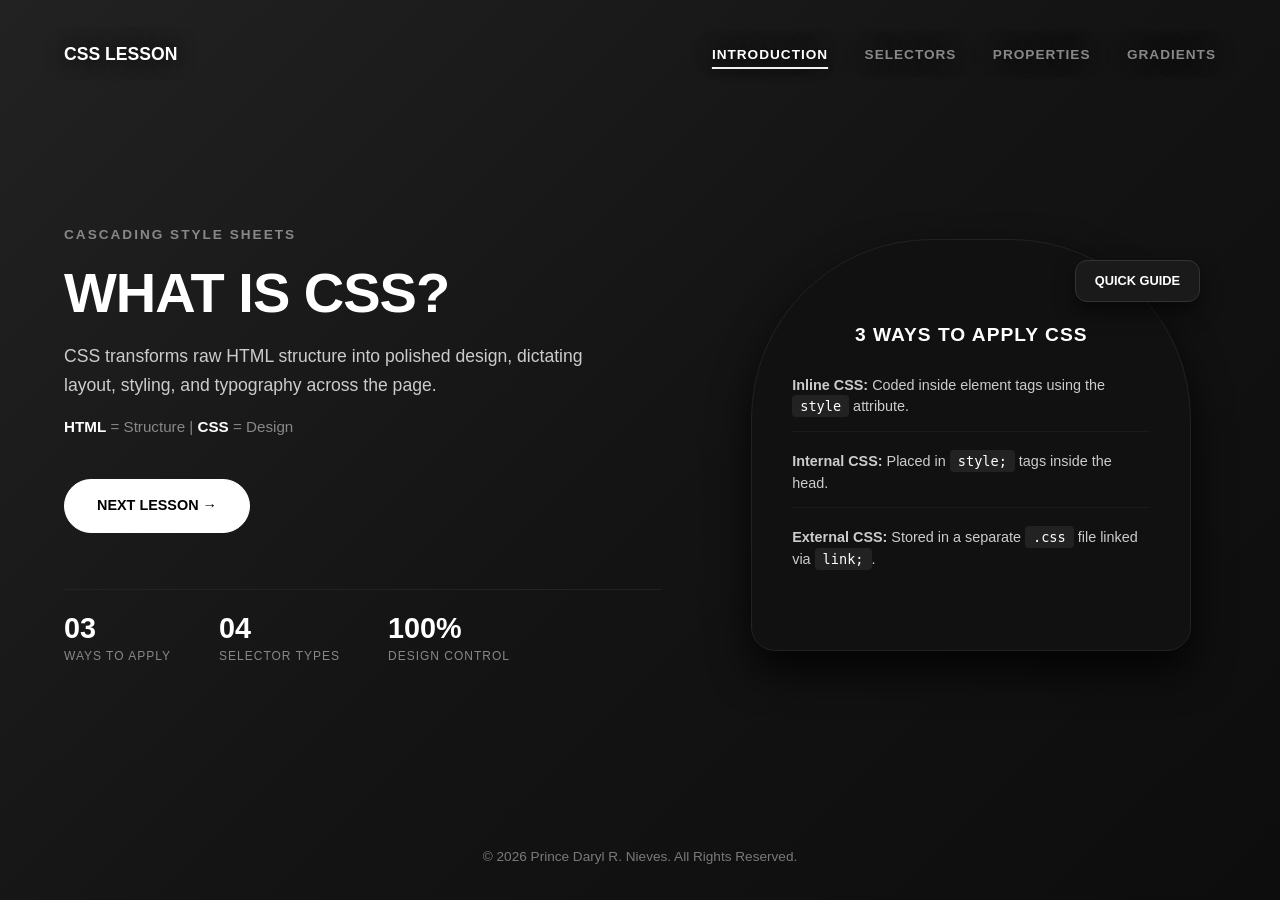
==== index.html @ d9317fdd "Add files via upload" ====
<!DOCTYPE html>
<html lang="en">
<head>
    <meta charset="UTF-8">
    <meta name="viewport" content="width=device-width, initial-scale=1.0">
    <title>Introduction - CSS Lesson Part 1 V2</title>
    <link rel="stylesheet" href="css/style.css">
</head>
<body>
    <!-- Header Section -->
    <header class="navbar">
        <div class="logo">
            <h2>CSS LESSON</h2>
        </div>
        <nav class="nav-links">
            <a href="index.html" class="active">INTRODUCTION</a>
            <a href="pages/selectors.html">SELECTORS</a>
            <a href="pages/properties.html">PROPERTIES</a>
            <a href="pages/gradients.html">GRADIENTS</a>
        </nav>
    </header>

    <!-- Main Section -->
    <main class="hero-container">
        <!-- Left Content -->
        <div class="hero-left">
            <p class="tagline">Cascading Style Sheets</p>
            <h1 class="main-title">What is CSS?</h1>
            <p class="description">CSS transforms raw HTML structure into polished design, dictating layout, styling, and typography across the page.</p>
            <p class="sub-description"><strong>HTML</strong> = Structure | <strong>CSS</strong> = Design</p>
            
            <div class="action-group">
                <a href="pages/selectors.html" class="cta-button">NEXT LESSON →</a>
            </div>

            <!-- Stats Bar -->
            <div class="stats-bar">
                <div class="stat-item">
                    <h4>03</h4>
                    <p>WAYS TO APPLY</p>
                </div>
                <div class="stat-item">
                    <h4>04</h4>
                    <p>SELECTOR TYPES</p>
                </div>
                <div class="stat-item">
                    <h4>100%</h4>
                    <p>DESIGN CONTROL</p>
                </div>
            </div>
        </div>

        <!-- Right Content -->
        <div class="hero-right">
            <div class="preview-card">
                <div class="floating-badge">QUICK GUIDE</div>
                <h3>3 Ways to Apply CSS</h3>
                <ul>
                    <li><strong>Inline CSS:</strong> Coded inside element tags using the <code>style</code> attribute.</li>
                    <li><strong>Internal CSS:</strong> Placed in <code>style;</style></code> tags inside the head.</li>
                    <li><strong>External CSS:</strong> Stored in a separate <code>.css</code> file linked via <code>link;</code>.</li>
                </ul>
            </div>
        </div>
    </main>

    <!-- Footer Section -->
    <footer>
        <p>© 2026 Prince Daryl R. Nieves. All Rights Reserved.</p>
    </footer>
</body>
</html>
---- css/style.css ----
/* Universal Styles */
* {
    margin: 0;
    padding: 0;
    box-sizing: border-box;
    font-family: Arial, Helvetica, sans-serif;
}

/* Body Styles */
body {
    background: linear-gradient(135deg, #222222 0%, #141414 50%, #0d0d0d 100%);
    color: #e0e0e0;
    line-height: 1.6;
    min-height: 100vh;
    display: flex;
    flex-direction: column;
}

/* Navigation Styles */
.navbar {
    position: sticky;
    top: 0;
    z-index: 1000;
    display: flex;
    justify-content: space-between;
    align-items: center;
    padding: 2.5rem 4rem;
    background-color: transparent;
    text-shadow: 0 0 20px rgb(0, 0, 0);
}

.logo h2 {
    font-size: 1.1rem;
    font-weight: 800;
    text-transform: uppercase;
    color: #ffffff;
}

.nav-links a {
    color: #888888;
    text-decoration: none;
    margin-left: 2rem;
    font-size: 0.85rem;
    font-weight: 600;
    text-transform: uppercase;
    letter-spacing: 1px;
    transition: color 0.2s ease;
}

.nav-links a:hover,
.nav-links a.active {
    color: #ffffff;
    text-decoration: underline;
    text-underline-offset: 8px;
    text-decoration-thickness: 2px;
}

/* Main Styles */
.hero-container {
    max-width: 1200px;
    width: 90%;
    margin: 2rem auto 4rem auto;
    display: flex;
    align-items: center;
    justify-content: space-between;
    gap: 4rem;
    flex: 1;
}

.hero-left {
    flex: 1.1;
}

.tagline {
    font-size: 0.85rem;
    text-transform: uppercase;
    letter-spacing: 2px;
    color: #888888;
    margin-bottom: 1rem;
    font-weight: 700;
}

.main-title {
    color: #ffffff;
    font-size: 3.5rem;
    font-weight: 900;
    letter-spacing: -1px;
    margin-bottom: 1.2rem;
    line-height: 1.1;
    text-transform: uppercase;
}

.description {
    font-size: 1.1rem;
    color: #cccccc;
    margin-bottom: 1rem;
    line-height: 1.6;
    max-width: 540px;
}

.sub-description {
    font-size: 0.95rem;
    color: #888888;
    margin-bottom: 2.5rem;
}

.sub-description strong {
    color: #ffffff;
}

.action-group {
    display: flex;
    align-items: center;
    gap: 1.5rem;
    margin-bottom: 3.5rem;
}

.cta-button {
    display: inline-block;
    background-color: #ffffff;
    color: #000000;
    padding: 0.9rem 2rem;
    text-decoration: none;
    font-weight: 700;
    font-size: 0.9rem;
    border-radius: 50px;
    transition: all 0.2s ease;
    border: 1px solid #ffffff;
}

.cta-button:hover {
    background-color: transparent;
    color: #ffffff;
}

.stats-bar {
    display: flex;
    gap: 3rem;
    padding-top: 1.5rem;
    border-top: 1px solid #222222;
}

.stat-item h4 {
    font-size: 1.8rem;
    font-weight: 800;
    color: #ffffff;
    line-height: 1;
    margin-bottom: 0.3rem;
}

.stat-item p {
    font-size: 0.75rem;
    text-transform: uppercase;
    letter-spacing: 1px;
    color: #888888;
}

.hero-right {
    flex: 0.9;
    display: flex;
    justify-content: center;
}

.preview-card {
    background: #111111;
    border: 1px solid #222222;
    padding: 3rem 2.5rem;
    border-radius: 180px 180px 24px 24px;
    width: 100%;
    max-width: 440px;
    box-shadow: 0 20px 40px rgba(0, 0, 0, 0.8);
    position: relative;
}

.preview-card h3 {
    text-transform: uppercase;
    font-size: 1.2rem;
    font-weight: 800;
    color: #ffffff;
    margin-top: 2rem;
    margin-bottom: 1.5rem;
    text-align: center;
    letter-spacing: 1px;
}

.preview-card p {
    color: #888888;
    font-size: 0.9rem;
    text-align: center;
}

.preview-card ul {
    list-style: none;
}

.preview-card li {
    margin-bottom: 1.2rem;
    font-size: 0.9rem;
    line-height: 1.5;
    color: #cccccc;
    padding-bottom: 0.8rem;
    border-bottom: 1px solid #1a1a1a;
}

.preview-card li:last-child {
    border-bottom: none;
}

code {
    background: #222222;
    color: #ffffff;
    padding: 3px 8px;
    border-radius: 4px;
    font-family: monospace;
    font-size: 0.85rem;
}

/* Floating Badge */
.floating-badge {
    position: absolute;
    top: 20px;
    right: -10px;
    background-color: #1a1a1a;
    border: 1px solid #333333;
    padding: 0.6rem 1.2rem;
    border-radius: 12px;
    font-size: 0.8rem;
    color: #ffffff;
    box-shadow: 0 10px 20px rgba(0,0,0,0.5);
    font-weight: 600;
}

/* Footer Styles */
footer {
    opacity: 0.5;
    text-align: center;
    padding: 2rem;
    font-size: 0.85rem;
}
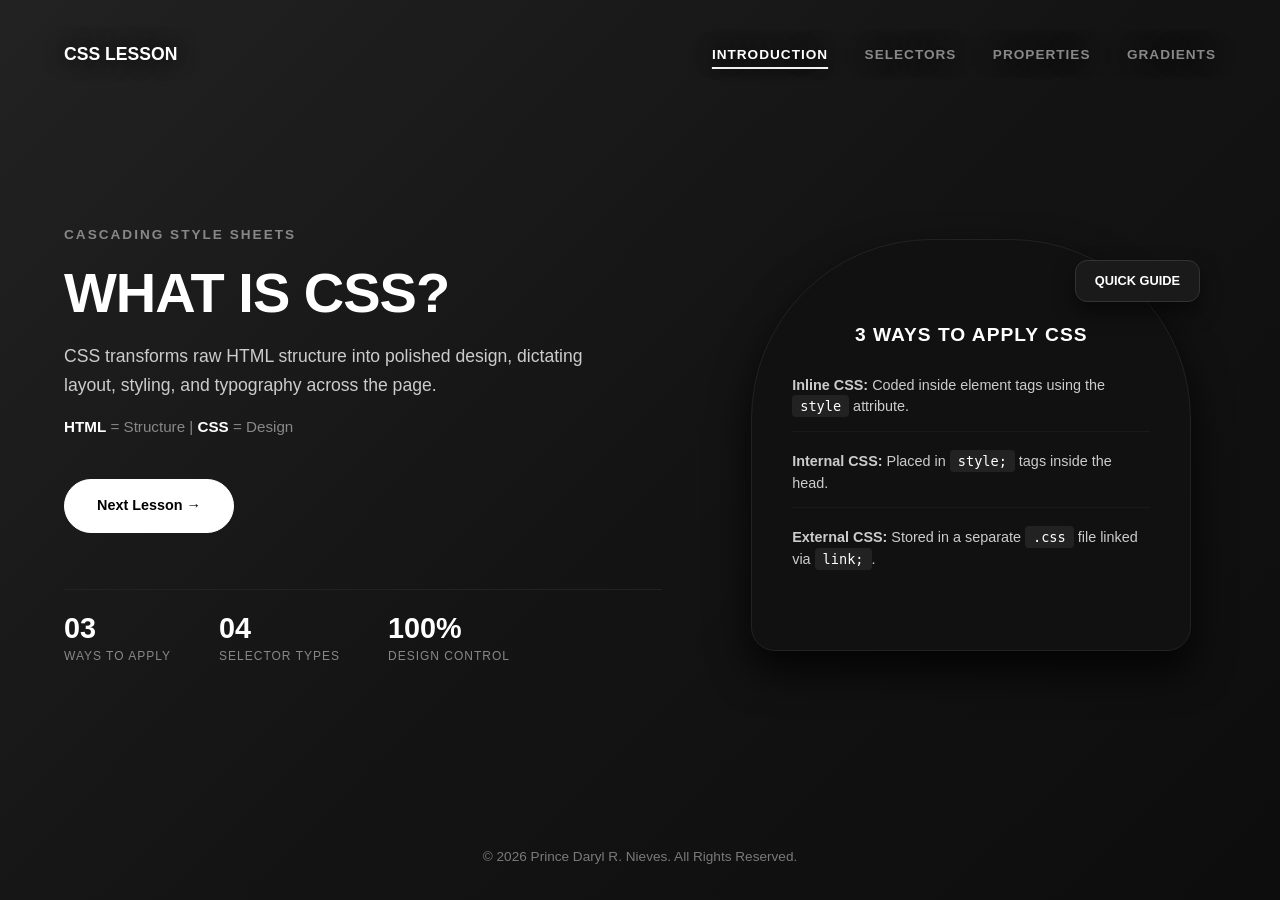
==== commit b96da075: "Fix HTML formatting and structure" ====
--- a/index.html
+++ b/index.html
@@ -30,7 +30,7 @@
             <p class="sub-description"><strong>HTML</strong> = Structure | <strong>CSS</strong> = Design</p>
             
             <div class="action-group">
-                <a href="pages/selectors.html" class="cta-button">NEXT LESSON →</a>
+                <a href="pages/selectors.html" class="cta-button">Next Lesson →</a>
             </div>
 
             <!-- Stats Bar -->
@@ -69,4 +69,4 @@
         <p>© 2026 Prince Daryl R. Nieves. All Rights Reserved.</p>
     </footer>
 </body>
-</html>+</html>
